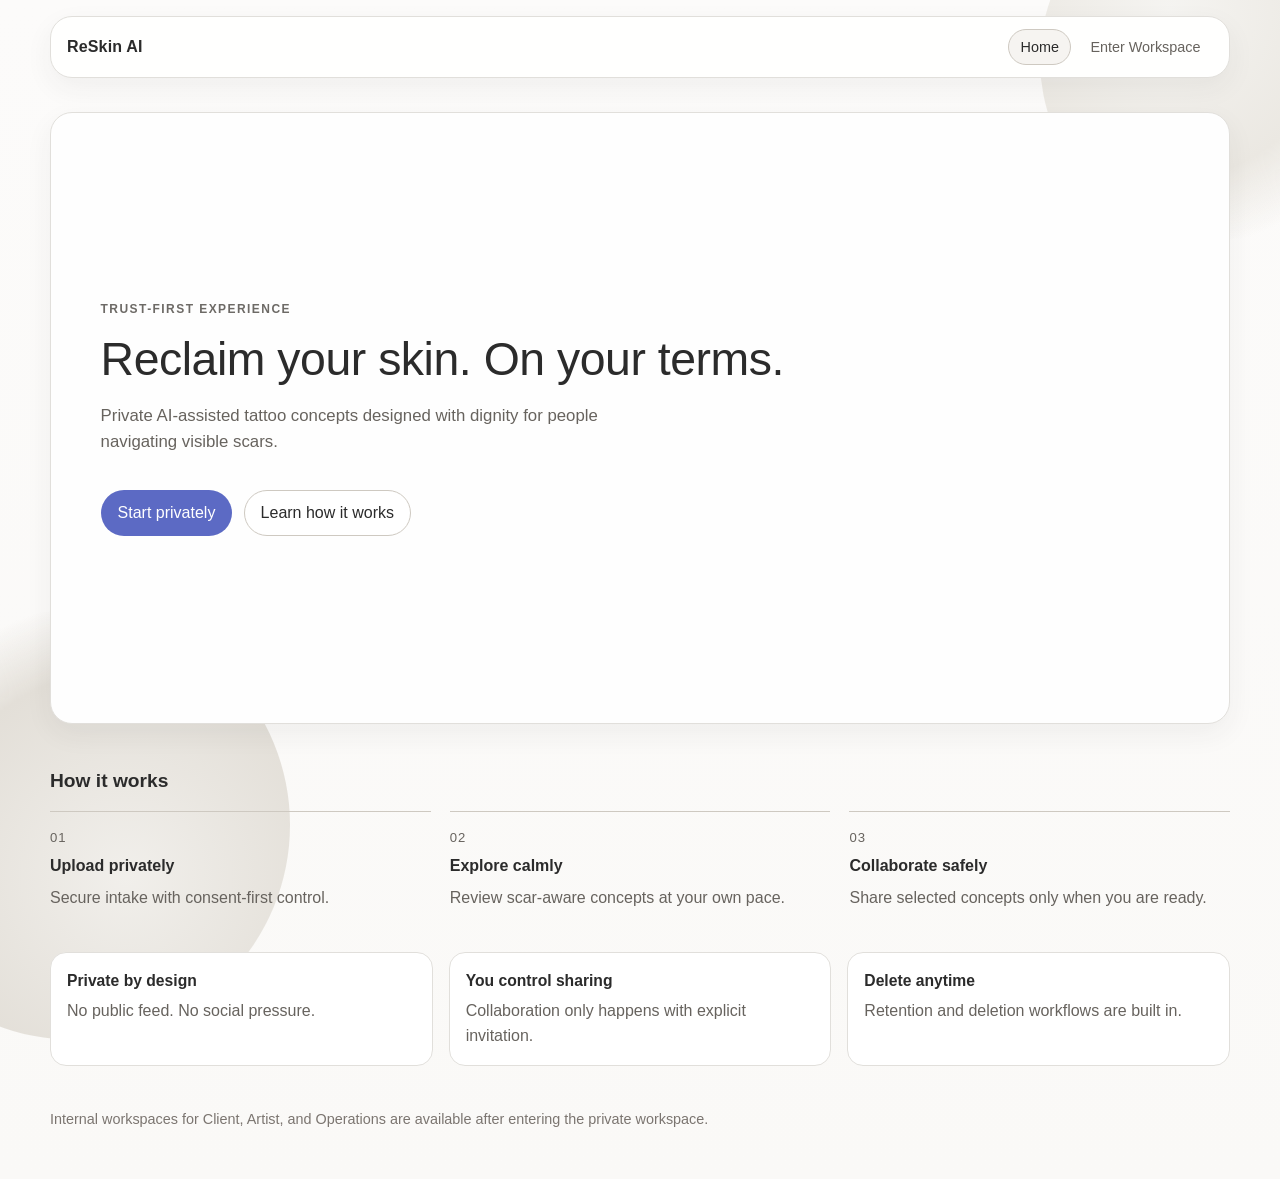
==== frontend/index.html @ df8625bc "feat: initialize ReSkin AI project" ====
<!doctype html>
<html lang="en">
  <head>
    <meta charset="UTF-8" />
    <meta name="viewport" content="width=device-width, initial-scale=1.0" />
    <title>ReSkin AI | Commercial Product Console</title>
    <link rel="stylesheet" href="./styles.css" />
  </head>
  <body>
    <div class="bg-shape bg-one"></div>
    <div class="bg-shape bg-two"></div>

    <header class="topbar shell">
      <div class="brand">ReSkin AI</div>
      <nav class="nav-links">
        <a class="active" href="/ui/">Home</a>
        <a href="/ui/client.html">Enter Workspace</a>
      </nav>
    </header>

    <main class="shell landing-stack">
      <section class="landing-hero">
        <p class="eyebrow">Trust-first experience</p>
        <h1>Reclaim your skin. On your terms.</h1>
        <p class="lede">
          Private AI-assisted tattoo concepts designed with dignity for people navigating visible scars.
        </p>
        <div class="hero-actions">
          <button id="open-studio-btn" class="btn" type="button">Start privately</button>
          <a class="btn ghost" href="#how">Learn how it works</a>
        </div>
      </section>

      <section id="how" class="flow-section">
        <h2>How it works</h2>
        <div class="flow-track">
          <article class="flow-step">
            <p class="step-no">01</p>
            <h3>Upload privately</h3>
            <p>Secure intake with consent-first control.</p>
          </article>
          <article class="flow-step">
            <p class="step-no">02</p>
            <h3>Explore calmly</h3>
            <p>Review scar-aware concepts at your own pace.</p>
          </article>
          <article class="flow-step">
            <p class="step-no">03</p>
            <h3>Collaborate safely</h3>
            <p>Share selected concepts only when you are ready.</p>
          </article>
        </div>
      </section>

      <section class="trust-strip">
        <article class="trust-item">
          <h3>Private by design</h3>
          <p>No public feed. No social pressure.</p>
        </article>
        <article class="trust-item">
          <h3>You control sharing</h3>
          <p>Collaboration only happens with explicit invitation.</p>
        </article>
        <article class="trust-item">
          <h3>Delete anytime</h3>
          <p>Retention and deletion workflows are built in.</p>
        </article>
      </section>

      <p class="landing-note">
        Internal workspaces for Client, Artist, and Operations are available after entering the private workspace.
      </p>
    </main>

    <aside class="toast" id="toast"></aside>
    <script src="./app.js"></script>
  </body>
</html>
---- frontend/styles.css ----
:root {
  --bg: #faf9f7;
  --bg-soft: #f1efea;
  --surface: #ffffff;
  --surface-soft: #f8f7f4;
  --line: #e1dfdb;
  --line-strong: #cec9c1;
  --ink: #2b2b2b;
  --ink-soft: #67635e;
  --accent: #5c6ac4;
  --accent-strong: #4857af;
  --success: #4e7b6b;
  --warning: #a07f49;
  --radius-xl: 22px;
  --radius-lg: 16px;
  --radius-md: 12px;
  --shadow: 0 10px 28px rgba(43, 43, 43, 0.06);
  --space-1: 0.4rem;
  --space-2: 0.7rem;
  --space-3: 1rem;
  --space-4: 1.5rem;
  --space-5: 2.2rem;
  font-family: "Plus Jakarta Sans", "SF Pro Text", "Inter", "Segoe UI", Arial, sans-serif;
}

*,
*::before,
*::after {
  box-sizing: border-box;
}

html,
body {
  margin: 0;
  padding: 0;
  min-height: 100%;
}

body {
  background: linear-gradient(180deg, #fcfbfa 0%, var(--bg) 100%);
  color: var(--ink);
  line-height: 1.55;
  overflow-x: hidden;
}

.bg-shape {
  position: fixed;
  pointer-events: none;
  border-radius: 999px;
  z-index: 0;
}

.bg-one {
  top: -120px;
  right: -120px;
  width: 360px;
  height: 360px;
  background: radial-gradient(circle at 36% 36%, #f5f4f1 0%, #ebe8e2 52%, transparent 74%);
}

.bg-two {
  bottom: -140px;
  left: -140px;
  width: 430px;
  height: 430px;
  background: radial-gradient(circle at 62% 62%, #f1efeb 0%, #e3dfd8 55%, transparent 74%);
}

.shell {
  width: min(1180px, calc(100vw - 2.2rem));
  margin: 0 auto;
  position: relative;
  z-index: 1;
}

.stack {
  display: grid;
  gap: var(--space-3);
  margin-top: var(--space-3);
  margin-bottom: var(--space-5);
}

.landing-stack {
  display: grid;
  gap: 2.6rem;
  margin-top: 2.1rem;
  margin-bottom: 3.1rem;
}

.single {
  margin-top: var(--space-3);
  margin-bottom: var(--space-5);
}

.topbar {
  margin-top: var(--space-3);
  border: 1px solid var(--line);
  border-radius: var(--radius-xl);
  background: color-mix(in srgb, var(--surface) 97%, var(--bg-soft) 3%);
  box-shadow: var(--shadow);
  padding: 0.75rem 1rem;
  display: flex;
  align-items: center;
  justify-content: space-between;
  gap: var(--space-2);
}

.brand {
  font-weight: 600;
  letter-spacing: 0.01em;
}

.nav-links {
  display: flex;
  gap: var(--space-1);
  flex-wrap: wrap;
}

.nav-links a {
  text-decoration: none;
  color: var(--ink-soft);
  border: 1px solid transparent;
  border-radius: 999px;
  padding: 0.38rem 0.72rem;
  font-size: 0.9rem;
  transition: border-color 180ms ease, color 180ms ease, background 180ms ease;
}

.nav-links a:hover {
  color: var(--ink);
  border-color: var(--line);
  background: var(--surface-soft);
}

.nav-links a.active {
  color: var(--ink);
  border-color: var(--line-strong);
  background: #f6f4f1;
}

.landing-hero,
.card,
.workspace-nav,
.workspace-main {
  border: 1px solid var(--line);
  border-radius: var(--radius-xl);
  background: color-mix(in srgb, var(--surface) 96%, var(--bg-soft) 4%);
  box-shadow: var(--shadow);
}

.landing-hero {
  padding: 3.2rem 3.1rem;
  min-height: 68vh;
  display: grid;
  align-content: center;
}

.eyebrow {
  margin: 0;
  color: #6d6a66;
  font-size: 0.75rem;
  text-transform: uppercase;
  letter-spacing: 0.12em;
  font-weight: 600;
}

h1 {
  margin: 0.9rem 0 1rem;
  font-size: clamp(2rem, 4vw, 2.9rem);
  line-height: 1.16;
  letter-spacing: -0.01em;
  font-weight: 540;
}

.lede {
  margin: 0;
  color: var(--ink-soft);
  max-width: 58ch;
  font-size: 1.05rem;
}

.hero-actions {
  margin-top: 2.2rem;
  display: flex;
  flex-wrap: wrap;
  gap: var(--space-2);
}

.btn {
  border: 1px solid transparent;
  border-radius: 999px;
  background: var(--accent);
  color: #fff;
  font: inherit;
  font-weight: 520;
  cursor: pointer;
  padding: 0.62rem 1rem;
  text-decoration: none;
  display: inline-flex;
  align-items: center;
  justify-content: center;
  transition: background 220ms ease, border-color 220ms ease, transform 220ms ease;
}

.btn:hover {
  background: var(--accent-strong);
  transform: translateY(-1px);
}

.btn:active {
  transform: translateY(0);
}

.btn.ghost {
  background: #fff;
  color: var(--ink);
  border-color: var(--line-strong);
}

.btn.ghost:hover {
  background: #f6f4f1;
}

.btn.small {
  border-radius: 10px;
  padding: 0.38rem 0.64rem;
  font-size: 0.82rem;
}

.grid {
  display: grid;
  gap: var(--space-3);
}

.grid.two {
  grid-template-columns: repeat(2, minmax(0, 1fr));
}

.grid.three {
  grid-template-columns: repeat(3, minmax(0, 1fr));
}

.flow-section h2 {
  margin: 0 0 1rem;
  font-size: 1.2rem;
  font-weight: 550;
}

.flow-track {
  display: grid;
  grid-template-columns: repeat(3, minmax(0, 1fr));
  gap: 1.2rem;
}

.flow-step {
  border-top: 1px solid var(--line-strong);
  padding-top: 1rem;
}

.step-no {
  margin: 0;
  color: #88837d;
  font-size: 0.82rem;
  letter-spacing: 0.08em;
}

.flow-step h3 {
  margin: 0.35rem 0 0.4rem;
  font-size: 1rem;
  font-weight: 550;
}

.flow-step p {
  margin: 0;
  color: var(--ink-soft);
}

.trust-strip {
  display: grid;
  grid-template-columns: repeat(3, minmax(0, 1fr));
  gap: 1rem;
}

.trust-item {
  border: 1px solid var(--line);
  border-radius: var(--radius-lg);
  background: #fff;
  padding: 1rem;
}

.trust-item h3 {
  margin: 0;
  font-size: 0.98rem;
  font-weight: 550;
}

.trust-item p {
  margin: 0.38rem 0 0;
  color: var(--ink-soft);
}

.landing-note {
  margin: 0;
  color: #7b7570;
  font-size: 0.9rem;
}

.card {
  padding: var(--space-3);
}

.card.wide {
  grid-column: 1 / -1;
}

.card h3 {
  margin: 0;
  font-size: 1.03rem;
  font-weight: 560;
}

.hint {
  margin: 0.42rem 0 0;
  color: var(--ink-soft);
  font-size: 0.9rem;
}

.how-list {
  margin: 0.65rem 0 0;
  padding-left: 1.15rem;
  color: var(--ink-soft);
  display: grid;
  gap: 0.34rem;
}

.status-item {
  margin: 0.48rem 0 0;
  display: flex;
  align-items: center;
  justify-content: space-between;
  color: var(--ink-soft);
  gap: var(--space-2);
}

.pill {
  border: 1px solid transparent;
  border-radius: 999px;
  min-width: 78px;
  text-align: center;
  padding: 0.2rem 0.56rem;
  font-size: 0.74rem;
  font-weight: 560;
}

.pill.neutral {
  color: #5d706a;
  background: #f0f3f1;
  border-color: #d9e0dc;
}

.pill.good {
  color: var(--success);
  background: #edf6f2;
  border-color: #cde3da;
}

.pill.warn {
  color: var(--warning);
  background: #fbf3e8;
  border-color: #ead5b7;
}

.journey-log {
  margin-top: 0.7rem;
  min-height: 90px;
  max-height: 180px;
  border: 1px solid var(--line);
  border-radius: var(--radius-md);
  background: var(--surface-soft);
  color: var(--ink-soft);
  font-size: 0.86rem;
  padding: 0.68rem;
  overflow: auto;
  white-space: pre-wrap;
}

.workspace {
  margin-top: var(--space-3);
  margin-bottom: var(--space-5);
  display: grid;
  grid-template-columns: 280px 1fr;
  gap: var(--space-3);
}

.workspace-nav {
  padding: var(--space-3);
  align-self: start;
  position: sticky;
  top: 0.8rem;
}

.workspace-nav h2 {
  margin: 0;
  font-size: 1.05rem;
}

.progress-card {
  margin-top: var(--space-3);
  border: 1px solid var(--line);
  border-radius: var(--radius-lg);
  background: var(--surface-soft);
  padding: 0.82rem;
}

.progress-card h3 {
  margin: 0;
  font-size: 0.92rem;
}

.progress-list {
  margin: 0.65rem 0 0;
  padding: 0;
  list-style: none;
  display: grid;
  gap: 0.42rem;
}

.progress-list li {
  color: var(--ink-soft);
  display: flex;
  align-items: center;
  gap: 0.45rem;
  font-size: 0.84rem;
}

.dot {
  width: 10px;
  height: 10px;
  border-radius: 999px;
  border: 1px solid #c0cbc5;
  background: #f5f7f6;
}

.progress-list li.done {
  color: var(--success);
  font-weight: 520;
}

.progress-list li.done .dot {
  background: #5e9f89;
  border-color: #5e9f89;
}

.workspace-main {
  padding: var(--space-4);
}

.panel {
  display: none;
}

.panel.active {
  display: block;
}

.panel-head h2 {
  margin: 0;
  font-size: 1.4rem;
  font-weight: 560;
}

.panel-head p {
  margin: 0.5rem 0 0;
  color: var(--ink-soft);
}

label {
  display: block;
  margin-top: 0.62rem;
  color: var(--ink-soft);
  font-size: 0.86rem;
  font-weight: 510;
}

label.inline {
  display: flex;
  align-items: center;
  gap: 0.45rem;
}

input {
  width: 100%;
  margin-top: 0.3rem;
  border: 1px solid var(--line-strong);
  border-radius: 11px;
  background: #fff;
  color: var(--ink);
  font: inherit;
  padding: 0.58rem 0.7rem;
}

input:focus {
  outline: 2px solid rgba(92, 106, 196, 0.18);
  outline-offset: 1px;
}

.upload-card form {
  display: grid;
  gap: var(--space-2);
}

.upload-zone {
  margin-top: 0;
  border: 1px dashed #b7c6bf;
  border-radius: var(--radius-lg);
  background: #fafcfb;
  min-height: 170px;
  display: grid;
  place-content: center;
  text-align: center;
  cursor: pointer;
  transition: border-color 220ms ease, background 220ms ease;
}

.upload-zone:hover {
  border-color: #aeb3cb;
  background: #f8f8fc;
}

.upload-zone.dragover {
  border-color: #8c95c9;
  background: #f1f3fb;
}

.upload-zone input[type="file"] {
  display: none;
}

.upload-title {
  font-size: 1.02rem;
  font-weight: 540;
}

.upload-sub {
  margin-top: 0.26rem;
  font-size: 0.85rem;
  color: var(--ink-soft);
}

.choice-row {
  margin-top: 0.72rem;
  display: flex;
  flex-wrap: wrap;
  gap: 0.45rem;
}

.choice-chip {
  border: 1px solid var(--line);
  border-radius: 999px;
  background: #fff;
  color: var(--ink-soft);
  padding: 0.34rem 0.62rem;
  font-size: 0.82rem;
  cursor: pointer;
  transition: border-color 220ms ease, color 220ms ease, background 220ms ease;
}

.choice-chip:hover {
  border-color: #afb5d3;
  background: #f4f5fb;
  color: var(--ink);
}

.pref-form {
  margin-top: var(--space-2);
  display: grid;
  grid-template-columns: repeat(2, minmax(0, 1fr));
  gap: var(--space-2);
}

.pref-form > button {
  width: fit-content;
  margin-top: 0.9rem;
}

.inline-form {
  display: grid;
  grid-template-columns: repeat(3, minmax(0, 1fr)) auto;
  gap: var(--space-2);
  align-items: end;
}

.inline-form .wide-input {
  grid-column: span 2;
}

.concept-grid {
  margin-top: var(--space-3);
  display: grid;
  gap: var(--space-3);
  grid-template-columns: repeat(auto-fit, minmax(240px, 1fr));
}

.concept-card {
  border: 1px solid var(--line);
  border-radius: var(--radius-lg);
  background: #fff;
  padding: var(--space-2);
}

.concept-preview {
  width: 100%;
  aspect-ratio: 4 / 5;
  object-fit: cover;
  border-radius: var(--radius-md);
  background: #f1f3f2;
}

.concept-row {
  margin-top: 0.5rem;
  color: var(--ink-soft);
  display: flex;
  justify-content: space-between;
  gap: var(--space-2);
  font-size: 0.82rem;
}

.concept-actions {
  margin-top: 0.58rem;
  display: flex;
  gap: 0.42rem;
}

.notes-list {
  margin-top: var(--space-2);
  display: grid;
  gap: 0.45rem;
}

.note-item {
  border: 1px solid var(--line);
  border-radius: var(--radius-md);
  background: #fafbfa;
  color: var(--ink-soft);
  font-size: 0.88rem;
  padding: 0.6rem 0.68rem;
}

.meta {
  margin: 0.68rem 0 0;
  color: var(--ink-soft);
  font-size: 0.85rem;
  white-space: pre-wrap;
}

.metrics {
  margin-top: 0.65rem;
  border: 1px solid var(--line);
  border-radius: var(--radius-md);
  background: #f7f9f8;
  color: #33433f;
  min-height: 180px;
  padding: 0.7rem;
  overflow: auto;
  font-size: 0.82rem;
}

.toast {
  position: fixed;
  right: 1rem;
  bottom: 1rem;
  z-index: 50;
  pointer-events: none;
  max-width: 320px;
  border: 1px solid #cfddd6;
  border-radius: var(--radius-md);
  background: #f4f8f6;
  color: #2a3a35;
  padding: 0.62rem 0.75rem;
  opacity: 0;
  transform: translateY(10px);
  transition: opacity 220ms ease, transform 220ms ease;
}

.toast.show {
  opacity: 1;
  transform: translateY(0);
}

.toast.error {
  border-color: #e5c2c0;
  background: #faf1f1;
  color: #6a403f;
}

@media (max-width: 1080px) {
  .landing-hero {
    min-height: auto;
    padding: 2.3rem 2rem;
  }

  .flow-track {
    grid-template-columns: 1fr;
  }

  .trust-strip {
    grid-template-columns: 1fr;
  }

  .grid.three {
    grid-template-columns: 1fr;
  }

  .workspace {
    grid-template-columns: 1fr;
  }

  .workspace-nav {
    position: static;
  }
}

@media (max-width: 860px) {
  .grid.two,
  .pref-form {
    grid-template-columns: 1fr;
  }

  .inline-form {
    grid-template-columns: 1fr;
  }

  .inline-form .wide-input {
    grid-column: auto;
  }

  .topbar {
    flex-direction: column;
    align-items: flex-start;
  }
}
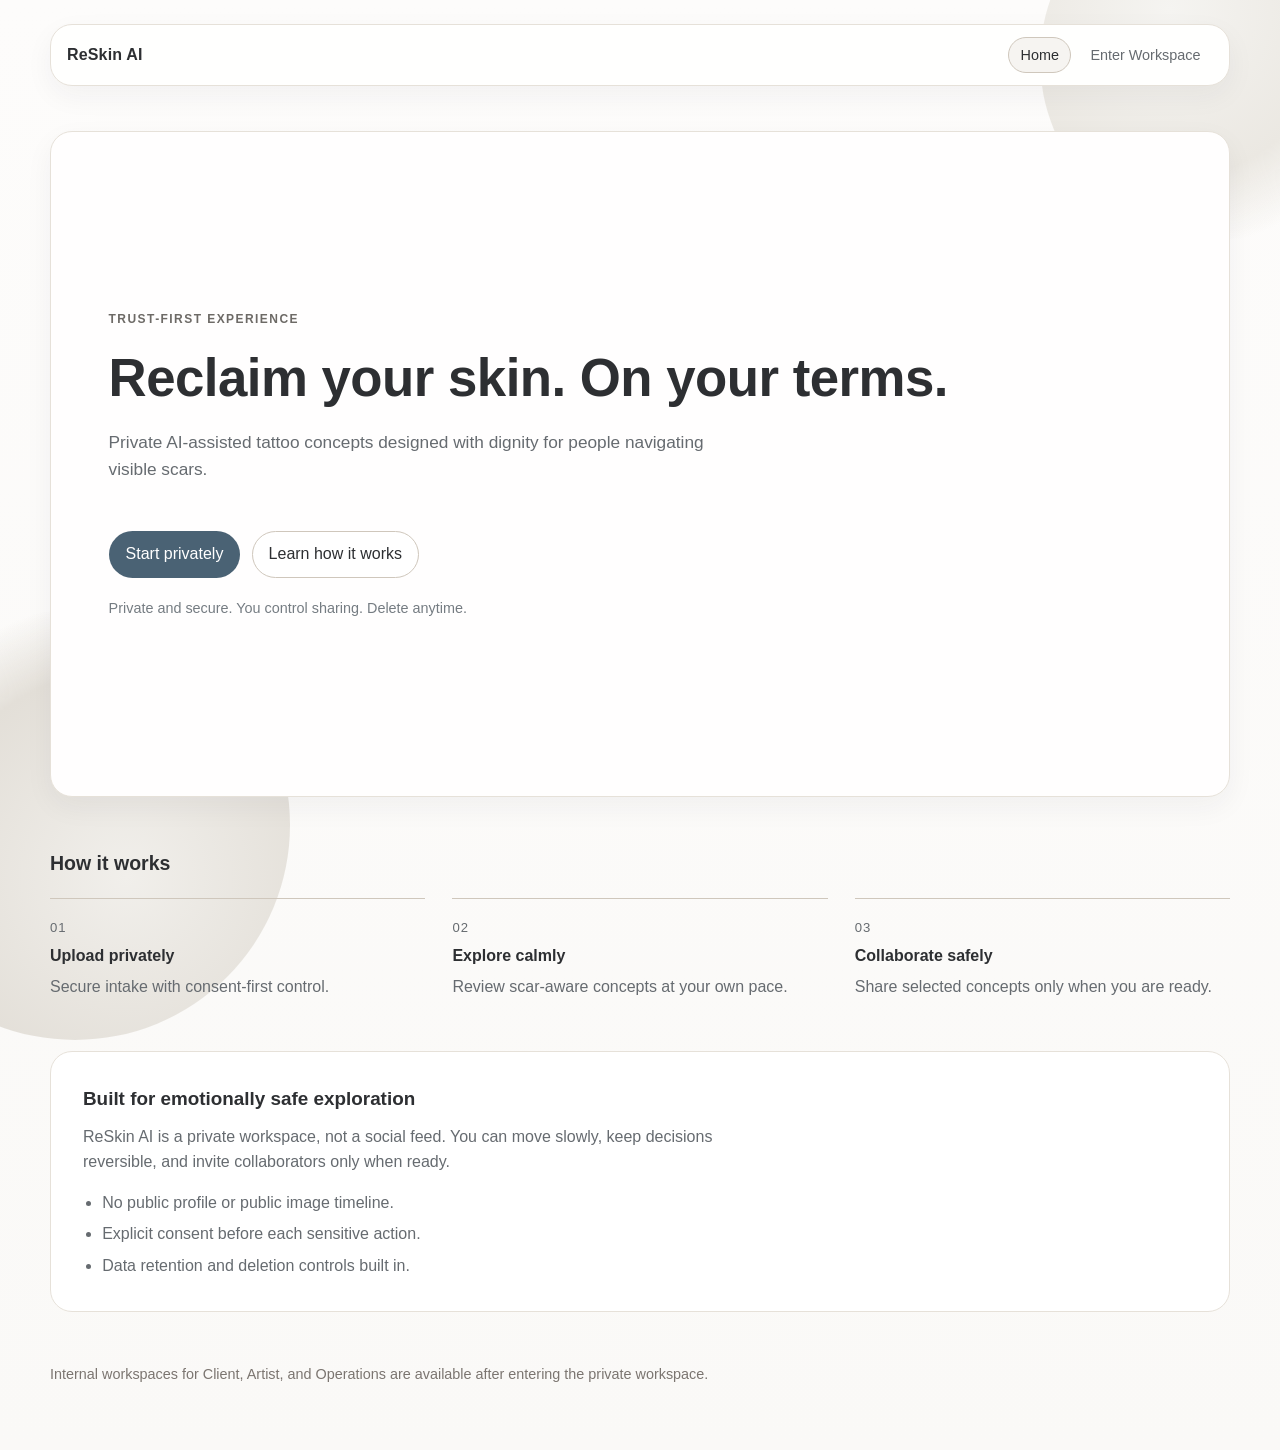
==== commit b7ae816d: "feat(ui): unify workspace design language across client artist admin" ====
--- a/frontend/index.html
+++ b/frontend/index.html
@@ -29,6 +29,7 @@
           <button id="open-studio-btn" class="btn" type="button">Start privately</button>
           <a class="btn ghost" href="#how">Learn how it works</a>
         </div>
+        <p class="hero-trustline">Private and secure. You control sharing. Delete anytime.</p>
       </section>
 
       <section id="how" class="flow-section">
@@ -52,19 +53,17 @@
         </div>
       </section>
 
-      <section class="trust-strip">
-        <article class="trust-item">
-          <h3>Private by design</h3>
-          <p>No public feed. No social pressure.</p>
-        </article>
-        <article class="trust-item">
-          <h3>You control sharing</h3>
-          <p>Collaboration only happens with explicit invitation.</p>
-        </article>
-        <article class="trust-item">
-          <h3>Delete anytime</h3>
-          <p>Retention and deletion workflows are built in.</p>
-        </article>
+      <section class="trust-block">
+        <h2>Built for emotionally safe exploration</h2>
+        <p>
+          ReSkin AI is a private workspace, not a social feed. You can move slowly, keep decisions reversible, and
+          invite collaborators only when ready.
+        </p>
+        <ul>
+          <li>No public profile or public image timeline.</li>
+          <li>Explicit consent before each sensitive action.</li>
+          <li>Data retention and deletion controls built in.</li>
+        </ul>
       </section>
 
       <p class="landing-note">
--- a/frontend/styles.css
+++ b/frontend/styles.css
@@ -1,20 +1,21 @@
 :root {
   --bg: #faf9f7;
-  --bg-soft: #f1efea;
+  --bg-soft: #f3f0eb;
   --surface: #ffffff;
-  --surface-soft: #f8f7f4;
-  --line: #e1dfdb;
-  --line-strong: #cec9c1;
-  --ink: #2b2b2b;
-  --ink-soft: #67635e;
-  --accent: #5c6ac4;
-  --accent-strong: #4857af;
-  --success: #4e7b6b;
+  --surface-soft: #f8f6f2;
+  --line: #e6e1d9;
+  --line-strong: #cfc7bc;
+  --ink: #2d2f32;
+  --ink-soft: #666b70;
+  --accent: #4a6274;
+  --accent-strong: #3c5262;
+  --accent-soft: #e7edf1;
+  --success: #4f7a69;
   --warning: #a07f49;
   --radius-xl: 22px;
   --radius-lg: 16px;
   --radius-md: 12px;
-  --shadow: 0 10px 28px rgba(43, 43, 43, 0.06);
+  --shadow: 0 10px 28px rgba(45, 47, 50, 0.05);
   --space-1: 0.4rem;
   --space-2: 0.7rem;
   --space-3: 1rem;
@@ -37,7 +38,7 @@
 }
 
 body {
-  background: linear-gradient(180deg, #fcfbfa 0%, var(--bg) 100%);
+  background: linear-gradient(180deg, #fdfcfb 0%, var(--bg) 100%);
   color: var(--ink);
   line-height: 1.55;
   overflow-x: hidden;
@@ -82,9 +83,9 @@
 
 .landing-stack {
   display: grid;
-  gap: 2.6rem;
-  margin-top: 2.1rem;
-  margin-bottom: 3.1rem;
+  gap: 3.2rem;
+  margin-top: 2.8rem;
+  margin-bottom: 4rem;
 }
 
 .single {
@@ -93,7 +94,7 @@
 }
 
 .topbar {
-  margin-top: var(--space-3);
+  margin-top: var(--space-4);
   border: 1px solid var(--line);
   border-radius: var(--radius-xl);
   background: color-mix(in srgb, var(--surface) 97%, var(--bg-soft) 3%);
@@ -149,10 +150,11 @@
 }
 
 .landing-hero {
-  padding: 3.2rem 3.1rem;
-  min-height: 68vh;
+  padding: 4.2rem 3.6rem;
+  min-height: 74vh;
   display: grid;
   align-content: center;
+  gap: 0.2rem;
 }
 
 .eyebrow {
@@ -165,25 +167,31 @@
 }
 
 h1 {
-  margin: 0.9rem 0 1rem;
-  font-size: clamp(2rem, 4vw, 2.9rem);
+  margin: 1rem 0 1.1rem;
+  font-size: clamp(2.2rem, 4.6vw, 3.3rem);
   line-height: 1.16;
   letter-spacing: -0.01em;
-  font-weight: 540;
+  font-weight: 550;
 }
 
 .lede {
   margin: 0;
   color: var(--ink-soft);
-  max-width: 58ch;
-  font-size: 1.05rem;
+  max-width: 64ch;
+  font-size: 1.08rem;
 }
 
 .hero-actions {
-  margin-top: 2.2rem;
+  margin-top: 2.8rem;
   display: flex;
   flex-wrap: wrap;
   gap: var(--space-2);
+}
+
+.hero-trustline {
+  margin: 1rem 0 0;
+  font-size: 0.9rem;
+  color: #757c82;
 }
 
 .btn {
@@ -241,20 +249,20 @@
 }
 
 .flow-section h2 {
-  margin: 0 0 1rem;
-  font-size: 1.2rem;
+  margin: 0 0 1.2rem;
+  font-size: 1.22rem;
   font-weight: 550;
 }
 
 .flow-track {
   display: grid;
   grid-template-columns: repeat(3, minmax(0, 1fr));
-  gap: 1.2rem;
+  gap: 1.7rem;
 }
 
 .flow-step {
   border-top: 1px solid var(--line-strong);
-  padding-top: 1rem;
+  padding-top: 1.2rem;
 }
 
 .step-no {
@@ -275,28 +283,31 @@
   color: var(--ink-soft);
 }
 
-.trust-strip {
-  display: grid;
-  grid-template-columns: repeat(3, minmax(0, 1fr));
-  gap: 1rem;
-}
-
-.trust-item {
-  border: 1px solid var(--line);
-  border-radius: var(--radius-lg);
+.trust-block {
+  border: 1px solid var(--line);
+  border-radius: var(--radius-xl);
   background: #fff;
-  padding: 1rem;
-}
-
-.trust-item h3 {
-  margin: 0;
-  font-size: 0.98rem;
+  padding: 2rem;
+}
+
+.trust-block h2 {
+  margin: 0;
+  font-size: 1.18rem;
   font-weight: 550;
 }
 
-.trust-item p {
-  margin: 0.38rem 0 0;
-  color: var(--ink-soft);
+.trust-block p {
+  margin: 0.72rem 0 0;
+  color: var(--ink-soft);
+  max-width: 72ch;
+}
+
+.trust-block ul {
+  margin: 1rem 0 0;
+  padding-left: 1.2rem;
+  color: var(--ink-soft);
+  display: grid;
+  gap: 0.44rem;
 }
 
 .landing-note {
@@ -385,11 +396,11 @@
 }
 
 .workspace {
-  margin-top: var(--space-3);
-  margin-bottom: var(--space-5);
-  display: grid;
-  grid-template-columns: 280px 1fr;
-  gap: var(--space-3);
+  margin-top: var(--space-4);
+  margin-bottom: 3.6rem;
+  display: grid;
+  grid-template-columns: 286px 1fr;
+  gap: var(--space-4);
 }
 
 .workspace-nav {
@@ -452,7 +463,7 @@
 }
 
 .workspace-main {
-  padding: var(--space-4);
+  padding: var(--space-5);
 }
 
 .panel {
@@ -470,8 +481,65 @@
 }
 
 .panel-head p {
-  margin: 0.5rem 0 0;
-  color: var(--ink-soft);
+  margin: 0.54rem 0 0;
+  color: var(--ink-soft);
+}
+
+.stepper {
+  margin-top: 1.5rem;
+  display: grid;
+  grid-template-columns: repeat(auto-fit, minmax(128px, 1fr));
+  gap: 0.58rem;
+}
+
+.step-btn {
+  border: 1px solid var(--line);
+  border-radius: 999px;
+  background: #fff;
+  color: var(--ink-soft);
+  padding: 0.5rem 0.64rem;
+  font: inherit;
+  font-size: 0.82rem;
+  cursor: pointer;
+  transition: background 220ms ease, border-color 220ms ease, color 220ms ease;
+}
+
+.step-btn:hover {
+  border-color: #bac6cf;
+  color: var(--ink);
+  background: #f7fafc;
+}
+
+.step-btn.active {
+  color: #203847;
+  border-color: #a7b8c4;
+  background: var(--accent-soft);
+}
+
+.step-btn.done {
+  color: var(--success);
+  border-color: #b9d2c8;
+  background: #eef7f3;
+}
+
+.step-panel {
+  margin-top: 1.3rem;
+  display: none;
+  border: 1px solid var(--line);
+  border-radius: var(--radius-xl);
+  background: #fff;
+  padding: 1.4rem;
+}
+
+.step-panel.active {
+  display: block;
+}
+
+.step-panel > .card {
+  border: 0;
+  box-shadow: none;
+  padding: 0;
+  background: transparent;
 }
 
 label {
@@ -595,25 +663,31 @@
 }
 
 .concept-grid {
-  margin-top: var(--space-3);
-  display: grid;
-  gap: var(--space-3);
-  grid-template-columns: repeat(auto-fit, minmax(240px, 1fr));
+  margin-top: 1.2rem;
+  display: grid;
+  gap: 1rem;
+  grid-template-columns: repeat(auto-fit, minmax(260px, 1fr));
 }
 
 .concept-card {
   border: 1px solid var(--line);
-  border-radius: var(--radius-lg);
+  border-radius: 18px;
   background: #fff;
-  padding: var(--space-2);
+  padding: 0.78rem;
+  transition: border-color 220ms ease, box-shadow 220ms ease;
+}
+
+.concept-card:hover {
+  border-color: #bfd0dc;
+  box-shadow: 0 8px 20px rgba(42, 64, 78, 0.08);
 }
 
 .concept-preview {
   width: 100%;
-  aspect-ratio: 4 / 5;
+  aspect-ratio: 3 / 4;
   object-fit: cover;
-  border-radius: var(--radius-md);
-  background: #f1f3f2;
+  border-radius: 14px;
+  background: #f2f4f4;
 }
 
 .concept-row {
@@ -626,9 +700,72 @@
 }
 
 .concept-actions {
-  margin-top: 0.58rem;
-  display: flex;
-  gap: 0.42rem;
+  margin-top: 0.68rem;
+  display: flex;
+  gap: 0.5rem;
+  flex-wrap: wrap;
+}
+
+.concept-actions .btn {
+  min-width: 68px;
+}
+
+.concept-empty {
+  border: 1px dashed var(--line-strong);
+  border-radius: var(--radius-md);
+  color: var(--ink-soft);
+  padding: 1.4rem;
+  text-align: center;
+}
+
+.concept-lightbox {
+  position: fixed;
+  inset: 0;
+  z-index: 60;
+  display: none;
+}
+
+.concept-lightbox.open {
+  display: block;
+}
+
+.lightbox-backdrop {
+  position: absolute;
+  inset: 0;
+  background: rgba(34, 38, 42, 0.5);
+}
+
+.lightbox-frame {
+  position: relative;
+  width: min(860px, calc(100vw - 2rem));
+  margin: 2.2rem auto;
+  max-height: calc(100vh - 4.4rem);
+  overflow: auto;
+  border: 1px solid #d7d1c9;
+  border-radius: 24px;
+  background: #fefdfb;
+  padding: 1rem;
+}
+
+.lightbox-head {
+  display: flex;
+  align-items: center;
+  justify-content: space-between;
+  gap: 0.7rem;
+}
+
+.lightbox-head h3 {
+  margin: 0;
+  font-size: 1.08rem;
+  font-weight: 550;
+}
+
+.lightbox-image {
+  width: 100%;
+  margin-top: 0.9rem;
+  border-radius: 16px;
+  border: 1px solid var(--line);
+  background: #f5f4f2;
 }
 
 .notes-list {
@@ -696,14 +833,10 @@
 @media (max-width: 1080px) {
   .landing-hero {
     min-height: auto;
-    padding: 2.3rem 2rem;
+    padding: 2.8rem 2.1rem;
   }
 
   .flow-track {
-    grid-template-columns: 1fr;
-  }
-
-  .trust-strip {
     grid-template-columns: 1fr;
   }
 
@@ -726,6 +859,10 @@
     grid-template-columns: 1fr;
   }
 
+  .stepper {
+    grid-template-columns: 1fr;
+  }
+
   .inline-form {
     grid-template-columns: 1fr;
   }
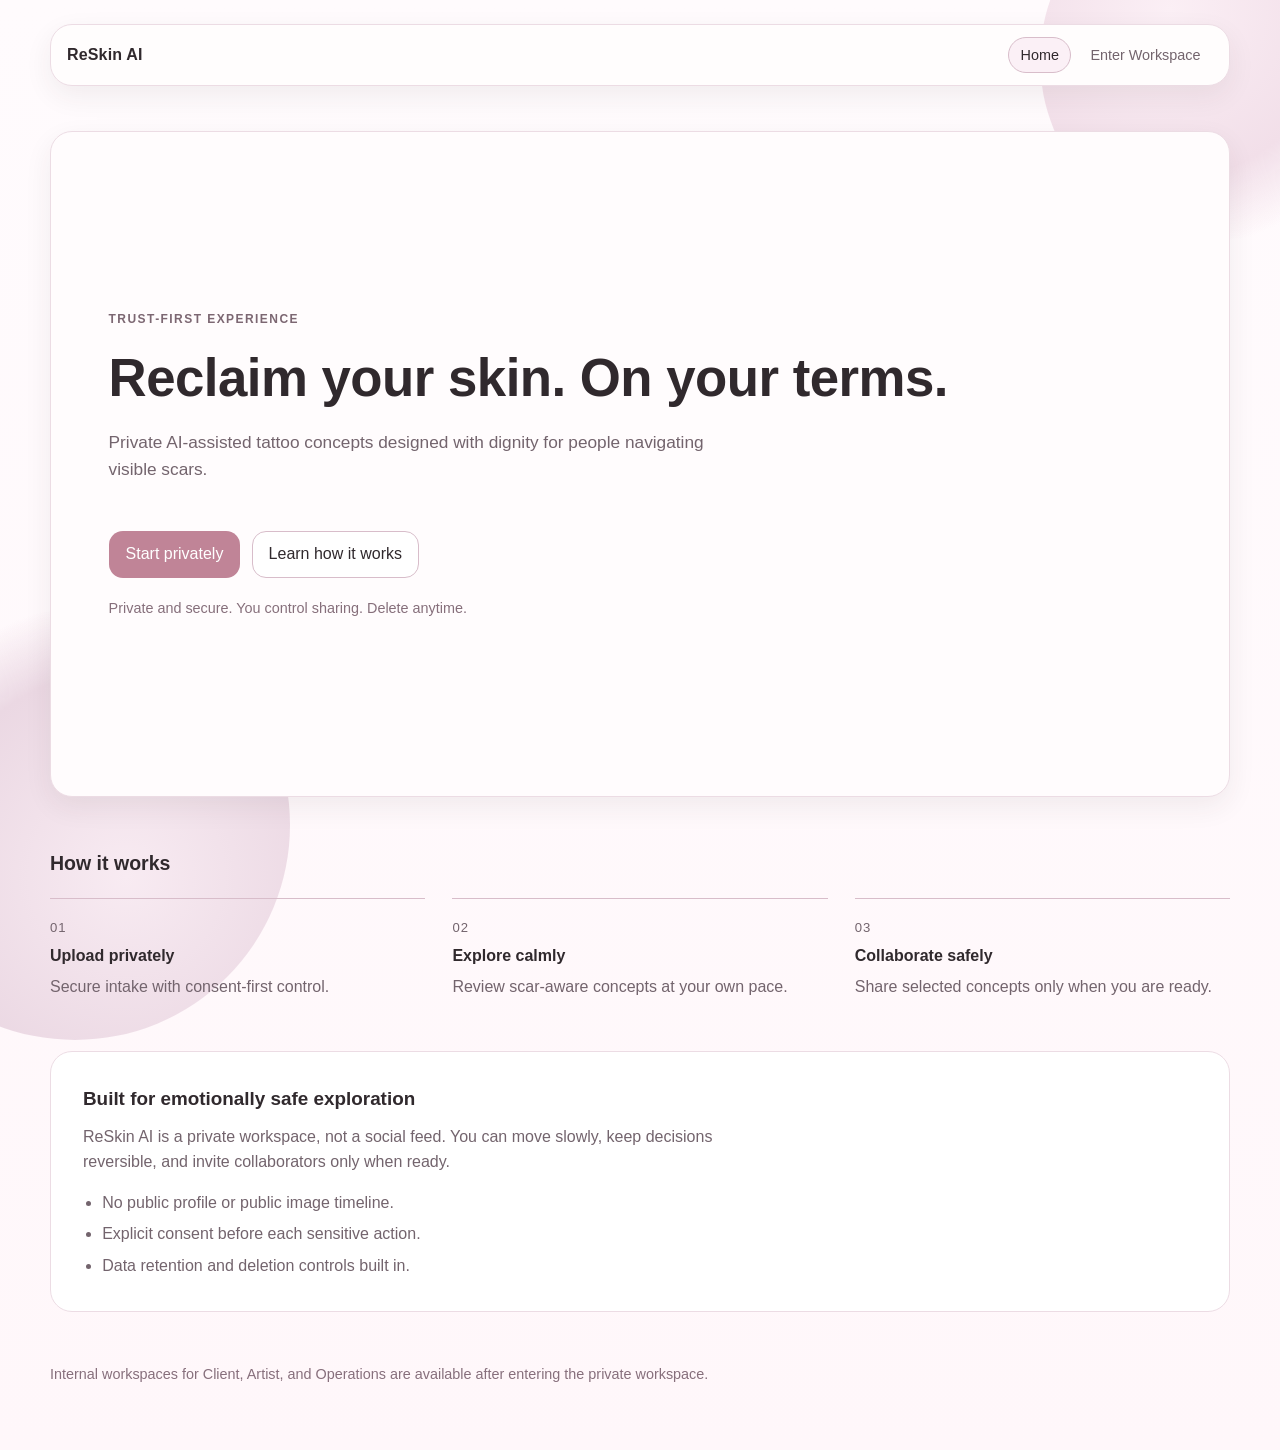
==== commit a153bedd: "fix(ui): prevent phantom spinners; cache-bust static assets" ====
--- a/frontend/index.html
+++ b/frontend/index.html
@@ -4,7 +4,7 @@
     <meta charset="UTF-8" />
     <meta name="viewport" content="width=device-width, initial-scale=1.0" />
     <title>ReSkin AI | Commercial Product Console</title>
-    <link rel="stylesheet" href="./styles.css" />
+    <link rel="stylesheet" href="./styles.css?v=20260213-1" />
   </head>
   <body>
     <div class="bg-shape bg-one"></div>
@@ -72,6 +72,6 @@
     </main>
 
     <aside class="toast" id="toast"></aside>
-    <script src="./app.js"></script>
+    <script src="./app.js?v=20260213-1"></script>
   </body>
 </html>
--- a/frontend/styles.css
+++ b/frontend/styles.css
@@ -1,21 +1,21 @@
 :root {
-  --bg: #faf9f7;
-  --bg-soft: #f3f0eb;
-  --surface: #ffffff;
-  --surface-soft: #f8f6f2;
-  --line: #e6e1d9;
-  --line-strong: #cfc7bc;
-  --ink: #2d2f32;
-  --ink-soft: #666b70;
-  --accent: #4a6274;
-  --accent-strong: #3c5262;
-  --accent-soft: #e7edf1;
-  --success: #4f7a69;
-  --warning: #a07f49;
+  --bg: #fff7fa;
+  --bg-soft: #f8edf3;
+  --surface: #fffdfd;
+  --surface-soft: #fff4f8;
+  --line: #ecdce4;
+  --line-strong: #d8bdca;
+  --ink: #30292d;
+  --ink-soft: #73646d;
+  --accent: #c08497;
+  --accent-strong: #aa6f82;
+  --accent-soft: #f5e6ee;
+  --success: #8f5f73;
+  --warning: #9c7961;
   --radius-xl: 22px;
   --radius-lg: 16px;
   --radius-md: 12px;
-  --shadow: 0 10px 28px rgba(45, 47, 50, 0.05);
+  --shadow: 0 10px 28px rgba(54, 36, 47, 0.07);
   --space-1: 0.4rem;
   --space-2: 0.7rem;
   --space-3: 1rem;
@@ -37,8 +37,12 @@
   min-height: 100%;
 }
 
+[hidden] {
+  display: none !important;
+}
+
 body {
-  background: linear-gradient(180deg, #fdfcfb 0%, var(--bg) 100%);
+  background: linear-gradient(180deg, #fffbfd 0%, var(--bg) 100%);
   color: var(--ink);
   line-height: 1.55;
   overflow-x: hidden;
@@ -56,7 +60,7 @@
   right: -120px;
   width: 360px;
   height: 360px;
-  background: radial-gradient(circle at 36% 36%, #f5f4f1 0%, #ebe8e2 52%, transparent 74%);
+  background: radial-gradient(circle at 36% 36%, #fbeff5 0%, #f2dfe9 52%, transparent 74%);
 }
 
 .bg-two {
@@ -64,7 +68,7 @@
   left: -140px;
   width: 430px;
   height: 430px;
-  background: radial-gradient(circle at 62% 62%, #f1efeb 0%, #e3dfd8 55%, transparent 74%);
+  background: radial-gradient(circle at 62% 62%, #f8ebf2 0%, #ebd8e3 55%, transparent 74%);
 }
 
 .shell {
@@ -136,7 +140,7 @@
 .nav-links a.active {
   color: var(--ink);
   border-color: var(--line-strong);
-  background: #f6f4f1;
+  background: #fbf0f6;
 }
 
 .landing-hero,
@@ -159,7 +163,7 @@
 
 .eyebrow {
   margin: 0;
-  color: #6d6a66;
+  color: #7c6772;
   font-size: 0.75rem;
   text-transform: uppercase;
   letter-spacing: 0.12em;
@@ -191,12 +195,12 @@
 .hero-trustline {
   margin: 1rem 0 0;
   font-size: 0.9rem;
-  color: #757c82;
+  color: #866f7b;
 }
 
 .btn {
   border: 1px solid transparent;
-  border-radius: 999px;
+  border-radius: 14px;
   background: var(--accent);
   color: #fff;
   font: inherit;
@@ -219,6 +223,12 @@
   transform: translateY(0);
 }
 
+.btn:disabled {
+  opacity: 0.62;
+  cursor: not-allowed;
+  transform: none;
+}
+
 .btn.ghost {
   background: #fff;
   color: var(--ink);
@@ -226,11 +236,11 @@
 }
 
 .btn.ghost:hover {
-  background: #f6f4f1;
+  background: #fbf0f6;
 }
 
 .btn.small {
-  border-radius: 10px;
+  border-radius: 12px;
   padding: 0.38rem 0.64rem;
   font-size: 0.82rem;
 }
@@ -267,7 +277,7 @@
 
 .step-no {
   margin: 0;
-  color: #88837d;
+  color: #997f8b;
   font-size: 0.82rem;
   letter-spacing: 0.08em;
 }
@@ -312,7 +322,7 @@
 
 .landing-note {
   margin: 0;
-  color: #7b7570;
+  color: #876f7c;
   font-size: 0.9rem;
 }
 
@@ -364,21 +374,21 @@
 }
 
 .pill.neutral {
-  color: #5d706a;
-  background: #f0f3f1;
-  border-color: #d9e0dc;
+  color: #7f6672;
+  background: #f8edf2;
+  border-color: #e8d5de;
 }
 
 .pill.good {
   color: var(--success);
-  background: #edf6f2;
-  border-color: #cde3da;
+  background: #faedf3;
+  border-color: #e7c9d5;
 }
 
 .pill.warn {
   color: var(--warning);
-  background: #fbf3e8;
-  border-color: #ead5b7;
+  background: #fdf2ea;
+  border-color: #efd7c4;
 }
 
 .journey-log {
@@ -448,8 +458,8 @@
   width: 10px;
   height: 10px;
   border-radius: 999px;
-  border: 1px solid #c0cbc5;
-  background: #f5f7f6;
+  border: 1px solid #d2bcc8;
+  background: #fbf4f8;
 }
 
 .progress-list li.done {
@@ -458,8 +468,8 @@
 }
 
 .progress-list li.done .dot {
-  background: #5e9f89;
-  border-color: #5e9f89;
+  background: #bf7f97;
+  border-color: #bf7f97;
 }
 
 .workspace-main {
@@ -505,21 +515,21 @@
 }
 
 .step-btn:hover {
-  border-color: #bac6cf;
+  border-color: #d8b2c3;
   color: var(--ink);
-  background: #f7fafc;
+  background: #fff3f8;
 }
 
 .step-btn.active {
-  color: #203847;
-  border-color: #a7b8c4;
+  color: #6a3f50;
+  border-color: #c9a1b1;
   background: var(--accent-soft);
 }
 
 .step-btn.done {
   color: var(--success);
-  border-color: #b9d2c8;
-  background: #eef7f3;
+  border-color: #e1bccb;
+  background: #faeef4;
 }
 
 .step-panel {
@@ -556,7 +566,18 @@
   gap: 0.45rem;
 }
 
-input {
+.callout label.inline {
+  display: grid;
+  grid-template-columns: 16px 1fr;
+  align-items: start;
+  column-gap: 0.55rem;
+}
+
+.callout label.inline input[type="checkbox"] {
+  margin-top: 2px;
+}
+
+input:not([type="checkbox"]):not([type="radio"]):not([type="range"]):not([type="file"]) {
   width: 100%;
   margin-top: 0.3rem;
   border: 1px solid var(--line-strong);
@@ -568,20 +589,121 @@
 }
 
 input:focus {
-  outline: 2px solid rgba(92, 106, 196, 0.18);
+  outline: 2px solid rgba(192, 132, 151, 0.24);
   outline-offset: 1px;
 }
 
+input[type="checkbox"],
+input[type="radio"] {
+  width: 16px;
+  height: 16px;
+  margin: 0;
+  accent-color: var(--accent);
+}
+
+input[type="range"] {
+  width: 180px;
+  margin-top: 0;
+}
+
 .upload-card form {
   display: grid;
   gap: var(--space-2);
+}
+
+.mask-editor {
+  margin-top: 1rem;
+  padding: 1.05rem;
+  border-radius: var(--radius-lg);
+  border: 1px solid var(--line);
+  background: rgba(255, 248, 251, 0.72);
+  backdrop-filter: blur(10px);
+}
+
+.mask-stage {
+  position: relative;
+  width: 100%;
+  max-width: 720px;
+  margin-top: 0.85rem;
+  border-radius: var(--radius-lg);
+  overflow: hidden;
+  border: 1px solid var(--line);
+  background: #fff;
+}
+
+.mask-stage img {
+  display: block;
+  width: 100%;
+  height: auto;
+}
+
+.mask-stage canvas {
+  position: absolute;
+  inset: 0;
+  width: 100%;
+  height: 100%;
+  cursor: crosshair;
+  touch-action: none;
+}
+
+.mask-tools {
+  display: flex;
+  gap: 0.65rem;
+  flex-wrap: wrap;
+  align-items: center;
+  margin-top: 0.75rem;
+}
+
+.loading-row {
+  display: flex;
+  align-items: center;
+  gap: 0.6rem;
+  margin-top: 0.8rem;
+  padding: 0.75rem 0.85rem;
+  border-radius: var(--radius-lg);
+  border: 1px solid var(--line);
+  background: rgba(255, 248, 251, 0.72);
+}
+
+.loading-copy {
+  display: grid;
+  gap: 0.2rem;
+  min-width: 0;
+}
+
+.loading-title {
+  font-weight: 560;
+  display: flex;
+  align-items: baseline;
+  gap: 0.5rem;
+}
+
+.loading-elapsed {
+  font-size: 0.82rem;
+  color: var(--ink-soft);
+  font-weight: 520;
+}
+
+.spinner {
+  width: 18px;
+  height: 18px;
+  border-radius: 999px;
+  border: 2px solid rgba(92, 93, 100, 0.25);
+  border-top-color: rgba(92, 93, 100, 0.85);
+  animation: spin 1.05s linear infinite;
+}
+
+@keyframes spin {
+  to {
+    transform: rotate(360deg);
+  }
 }
 
 .upload-zone {
   margin-top: 0;
-  border: 1px dashed #b7c6bf;
+  border: 1px dashed #d9b4c4;
   border-radius: var(--radius-lg);
-  background: #fafcfb;
+  background: #fff8fb;
   min-height: 170px;
   display: grid;
   place-content: center;
@@ -591,13 +713,13 @@
 }
 
 .upload-zone:hover {
-  border-color: #aeb3cb;
-  background: #f8f8fc;
+  border-color: #cea1b5;
+  background: #fdf2f7;
 }
 
 .upload-zone.dragover {
-  border-color: #8c95c9;
-  background: #f1f3fb;
+  border-color: #c08497;
+  background: #f8e9f1;
 }
 
 .upload-zone input[type="file"] {
@@ -634,8 +756,8 @@
 }
 
 .choice-chip:hover {
-  border-color: #afb5d3;
-  background: #f4f5fb;
+  border-color: #d7abbd;
+  background: #fcf1f6;
   color: var(--ink);
 }
 
@@ -649,6 +771,21 @@
 .pref-form > button {
   width: fit-content;
   margin-top: 0.9rem;
+}
+
+.callout {
+  margin: 0.7rem 0 1rem;
+  padding: 0.85rem 0.95rem;
+  border-radius: var(--radius-lg);
+  border: 1px solid var(--line);
+  background: rgba(255, 252, 254, 0.82);
+  display: grid;
+  gap: 0.35rem;
+}
+
+.callout .subtle {
+  color: var(--ink-soft);
+  font-size: 0.92rem;
 }
 
 .inline-form {
@@ -678,8 +815,8 @@
 }
 
 .concept-card:hover {
-  border-color: #bfd0dc;
-  box-shadow: 0 8px 20px rgba(42, 64, 78, 0.08);
+  border-color: #ddb0c2;
+  box-shadow: 0 8px 20px rgba(110, 62, 85, 0.12);
 }
 
 .concept-preview {
@@ -687,7 +824,7 @@
   aspect-ratio: 3 / 4;
   object-fit: cover;
   border-radius: 14px;
-  background: #f2f4f4;
+  background: #f9eef4;
 }
 
 .concept-row {
@@ -732,7 +869,7 @@
 .lightbox-backdrop {
   position: absolute;
   inset: 0;
-  background: rgba(34, 38, 42, 0.5);
+  background: rgba(56, 37, 47, 0.5);
 }
 
 .lightbox-frame {
@@ -741,9 +878,9 @@
   margin: 2.2rem auto;
   max-height: calc(100vh - 4.4rem);
   overflow: auto;
-  border: 1px solid #d7d1c9;
+  border: 1px solid #ecd8e1;
   border-radius: 24px;
-  background: #fefdfb;
+  background: #fffbfd;
   padding: 1rem;
 }
 
@@ -765,7 +902,7 @@
   margin-top: 0.9rem;
   border-radius: 16px;
   border: 1px solid var(--line);
-  background: #f5f4f2;
+  background: #fcf2f7;
 }
 
 .notes-list {
@@ -777,7 +914,7 @@
 .note-item {
   border: 1px solid var(--line);
   border-radius: var(--radius-md);
-  background: #fafbfa;
+  background: #fff7fa;
   color: var(--ink-soft);
   font-size: 0.88rem;
   padding: 0.6rem 0.68rem;
@@ -794,8 +931,8 @@
   margin-top: 0.65rem;
   border: 1px solid var(--line);
   border-radius: var(--radius-md);
-  background: #f7f9f8;
-  color: #33433f;
+  background: #fff4f8;
+  color: #5a4550;
   min-height: 180px;
   padding: 0.7rem;
   overflow: auto;
@@ -809,10 +946,10 @@
   z-index: 50;
   pointer-events: none;
   max-width: 320px;
-  border: 1px solid #cfddd6;
+  border: 1px solid #e3c3d3;
   border-radius: var(--radius-md);
-  background: #f4f8f6;
-  color: #2a3a35;
+  background: #fff2f8;
+  color: #5a3a4a;
   padding: 0.62rem 0.75rem;
   opacity: 0;
   transform: translateY(10px);
@@ -825,9 +962,9 @@
 }
 
 .toast.error {
-  border-color: #e5c2c0;
-  background: #faf1f1;
-  color: #6a403f;
+  border-color: #e3a8bf;
+  background: #fbe8f1;
+  color: #7a3f57;
 }
 
 @media (max-width: 1080px) {
